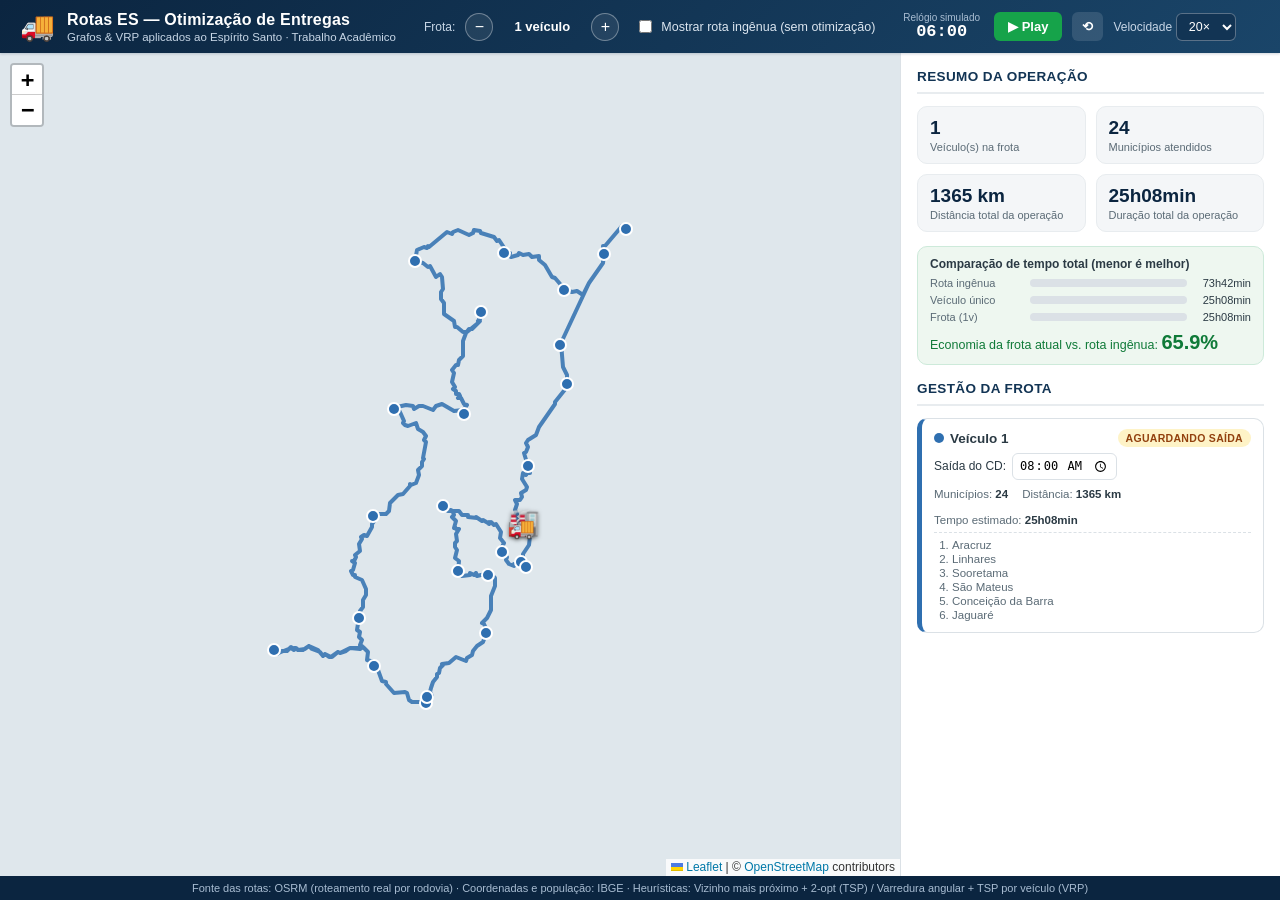
==== frontend/index.html @ cac7edc1 "Adiciona projeto de otimizacao de rotas de entrega no ES (TSP/VRP + app web) Remove os arquivos de t" ====
<!DOCTYPE html>
<html lang="pt-BR">
<head>
<meta charset="UTF-8" />
<meta name="viewport" content="width=device-width, initial-scale=1.0" />
<title>Otimização de Rotas de Entrega — Espírito Santo</title>
<link rel="icon" href="data:image/svg+xml,<svg xmlns=%22http://www.w3.org/2000/svg%22 viewBox=%220 0 100 100%22><text y=%22.9em%22 font-size=%2290%22>🚚</text></svg>" />
<link rel="stylesheet" href="vendor/leaflet/leaflet.css" />
<link rel="stylesheet" href="css/style.css" />
</head>
<body>

<header class="topbar">
  <div class="brand">
    <span class="brand-icon">🚚</span>
    <div class="brand-text">
      <h1>Rotas ES — Otimização de Entregas</h1>
      <p>Grafos &amp; VRP aplicados ao Espírito Santo · Trabalho Acadêmico</p>
    </div>
  </div>

  <div class="scenario-controls">
    <span class="label">Frota:</span>
    <button id="btn-remove-vehicle" class="btn-icon" title="Remover veículo">−</button>
    <span id="fleet-size-display" class="fleet-size">1 veículo</span>
    <button id="btn-add-vehicle" class="btn-icon" title="Adicionar veículo">+</button>

    <label class="naive-toggle">
      <input type="checkbox" id="chk-naive" />
      Mostrar rota ingênua (sem otimização)
    </label>
  </div>

  <div class="clock-controls">
    <div class="sim-clock">
      <span class="clock-label">Relógio simulado</span>
      <span id="sim-clock-display">06:00</span>
    </div>
    <button id="btn-play" class="btn-play">▶ Play</button>
    <button id="btn-reset" class="btn-reset" title="Reiniciar simulação">⟲</button>
    <div class="speed-control">
      <span class="label">Velocidade</span>
      <select id="sel-speed">
        <option value="1">1×</option>
        <option value="5">5×</option>
        <option value="20" selected>20×</option>
        <option value="60">60×</option>
      </select>
    </div>
  </div>
</header>

<main class="layout">
  <section class="map-wrap">
    <div id="map"></div>
    <div id="map-loading" class="map-loading">Carregando dados de rotas…</div>
  </section>

  <aside class="sidebar">
    <div class="panel panel-summary">
      <h2>Resumo da Operação</h2>
      <div id="summary-grid" class="summary-grid"></div>
      <div id="summary-compare" class="summary-compare"></div>
    </div>

    <div class="panel panel-fleet">
      <h2>Gestão da Frota</h2>
      <div id="fleet-list" class="fleet-list"></div>
    </div>
  </aside>
</main>

<footer class="footer">
  Fonte das rotas: OSRM (roteamento real por rodovia) · Coordenadas e população: IBGE ·
  Heurísticas: Vizinho mais próximo + 2-opt (TSP) / Varredura angular + TSP por veículo (VRP)
</footer>

<script src="vendor/leaflet/leaflet.js"></script>
<script src="js/data.js"></script>
<script src="js/map.js"></script>
<script src="js/main.js"></script>
</body>
</html>
---- frontend/vendor/leaflet/leaflet.css ----
/* required styles */

.leaflet-pane,
.leaflet-tile,
.leaflet-marker-icon,
.leaflet-marker-shadow,
.leaflet-tile-container,
.leaflet-pane > svg,
.leaflet-pane > canvas,
.leaflet-zoom-box,
.leaflet-image-layer,
.leaflet-layer {
	position: absolute;
	left: 0;
	top: 0;
	}
.leaflet-container {
	overflow: hidden;
	}
.leaflet-tile,
.leaflet-marker-icon,
.leaflet-marker-shadow {
	-webkit-user-select: none;
	   -moz-user-select: none;
	        user-select: none;
	  -webkit-user-drag: none;
	}
/* Prevents IE11 from highlighting tiles in blue */
.leaflet-tile::selection {
	background: transparent;
}
/* Safari renders non-retina tile on retina better with this, but Chrome is worse */
.leaflet-safari .leaflet-tile {
	image-rendering: -webkit-optimize-contrast;
	}
/* hack that prevents hw layers "stretching" when loading new tiles */
.leaflet-safari .leaflet-tile-container {
	width: 1600px;
	height: 1600px;
	-webkit-transform-origin: 0 0;
	}
.leaflet-marker-icon,
.leaflet-marker-shadow {
	display: block;
	}
/* .leaflet-container svg: reset svg max-width decleration shipped in Joomla! (joomla.org) 3.x */
/* .leaflet-container img: map is broken in FF if you have max-width: 100% on tiles */
.leaflet-container .leaflet-overlay-pane svg {
	max-width: none !important;
	max-height: none !important;
	}
.leaflet-container .leaflet-marker-pane img,
.leaflet-container .leaflet-shadow-pane img,
.leaflet-container .leaflet-tile-pane img,
.leaflet-container img.leaflet-image-layer,
.leaflet-container .leaflet-tile {
	max-width: none !important;
	max-height: none !important;
	width: auto;
	padding: 0;
	}

.leaflet-container img.leaflet-tile {
	/* See: https://bugs.chromium.org/p/chromium/issues/detail?id=600120 */
	mix-blend-mode: plus-lighter;
}

.leaflet-container.leaflet-touch-zoom {
	-ms-touch-action: pan-x pan-y;
	touch-action: pan-x pan-y;
	}
.leaflet-container.leaflet-touch-drag {
	-ms-touch-action: pinch-zoom;
	/* Fallback for FF which doesn't support pinch-zoom */
	touch-action: none;
	touch-action: pinch-zoom;
}
.leaflet-container.leaflet-touch-drag.leaflet-touch-zoom {
	-ms-touch-action: none;
	touch-action: none;
}
.leaflet-container {
	-webkit-tap-highlight-color: transparent;
}
.leaflet-container a {
	-webkit-tap-highlight-color: rgba(51, 181, 229, 0.4);
}
.leaflet-tile {
	filter: inherit;
	visibility: hidden;
	}
.leaflet-tile-loaded {
	visibility: inherit;
	}
.leaflet-zoom-box {
	width: 0;
	height: 0;
	-moz-box-sizing: border-box;
	     box-sizing: border-box;
	z-index: 800;
	}
/* workaround for https://bugzilla.mozilla.org/show_bug.cgi?id=888319 */
.leaflet-overlay-pane svg {
	-moz-user-select: none;
	}

.leaflet-pane         { z-index: 400; }

.leaflet-tile-pane    { z-index: 200; }
.leaflet-overlay-pane { z-index: 400; }
.leaflet-shadow-pane  { z-index: 500; }
.leaflet-marker-pane  { z-index: 600; }
.leaflet-tooltip-pane   { z-index: 650; }
.leaflet-popup-pane   { z-index: 700; }

.leaflet-map-pane canvas { z-index: 100; }
.leaflet-map-pane svg    { z-index: 200; }

.leaflet-vml-shape {
	width: 1px;
	height: 1px;
	}
.lvml {
	behavior: url(#default#VML);
	display: inline-block;
	position: absolute;
	}


/* control positioning */

.leaflet-control {
	position: relative;
	z-index: 800;
	pointer-events: visiblePainted; /* IE 9-10 doesn't have auto */
	pointer-events: auto;
	}
.leaflet-top,
.leaflet-bottom {
	position: absolute;
	z-index: 1000;
	pointer-events: none;
	}
.leaflet-top {
	top: 0;
	}
.leaflet-right {
	right: 0;
	}
.leaflet-bottom {
	bottom: 0;
	}
.leaflet-left {
	left: 0;
	}
.leaflet-control {
	float: left;
	clear: both;
	}
.leaflet-right .leaflet-control {
	float: right;
	}
.leaflet-top .leaflet-control {
	margin-top: 10px;
	}
.leaflet-bottom .leaflet-control {
	margin-bottom: 10px;
	}
.leaflet-left .leaflet-control {
	margin-left: 10px;
	}
.leaflet-right .leaflet-control {
	margin-right: 10px;
	}


/* zoom and fade animations */

.leaflet-fade-anim .leaflet-popup {
	opacity: 0;
	-webkit-transition: opacity 0.2s linear;
	   -moz-transition: opacity 0.2s linear;
	        transition: opacity 0.2s linear;
	}
.leaflet-fade-anim .leaflet-map-pane .leaflet-popup {
	opacity: 1;
	}
.leaflet-zoom-animated {
	-webkit-transform-origin: 0 0;
	    -ms-transform-origin: 0 0;
	        transform-origin: 0 0;
	}
svg.leaflet-zoom-animated {
	will-change: transform;
}

.leaflet-zoom-anim .leaflet-zoom-animated {
	-webkit-transition: -webkit-transform 0.25s cubic-bezier(0,0,0.25,1);
	   -moz-transition:    -moz-transform 0.25s cubic-bezier(0,0,0.25,1);
	        transition:         transform 0.25s cubic-bezier(0,0,0.25,1);
	}
.leaflet-zoom-anim .leaflet-tile,
.leaflet-pan-anim .leaflet-tile {
	-webkit-transition: none;
	   -moz-transition: none;
	        transition: none;
	}

.leaflet-zoom-anim .leaflet-zoom-hide {
	visibility: hidden;
	}


/* cursors */

.leaflet-interactive {
	cursor: pointer;
	}
.leaflet-grab {
	cursor: -webkit-grab;
	cursor:    -moz-grab;
	cursor:         grab;
	}
.leaflet-crosshair,
.leaflet-crosshair .leaflet-interactive {
	cursor: crosshair;
	}
.leaflet-popup-pane,
.leaflet-control {
	cursor: auto;
	}
.leaflet-dragging .leaflet-grab,
.leaflet-dragging .leaflet-grab .leaflet-interactive,
.leaflet-dragging .leaflet-marker-draggable {
	cursor: move;
	cursor: -webkit-grabbing;
	cursor:    -moz-grabbing;
	cursor:         grabbing;
	}

/* marker & overlays interactivity */
.leaflet-marker-icon,
.leaflet-marker-shadow,
.leaflet-image-layer,
.leaflet-pane > svg path,
.leaflet-tile-container {
	pointer-events: none;
	}

.leaflet-marker-icon.leaflet-interactive,
.leaflet-image-layer.leaflet-interactive,
.leaflet-pane > svg path.leaflet-interactive,
svg.leaflet-image-layer.leaflet-interactive path {
	pointer-events: visiblePainted; /* IE 9-10 doesn't have auto */
	pointer-events: auto;
	}

/* visual tweaks */

.leaflet-container {
	background: #ddd;
	outline-offset: 1px;
	}
.leaflet-container a {
	color: #0078A8;
	}
.leaflet-zoom-box {
	border: 2px dotted #38f;
	background: rgba(255,255,255,0.5);
	}


/* general typography */
.leaflet-container {
	font-family: "Helvetica Neue", Arial, Helvetica, sans-serif;
	font-size: 12px;
	font-size: 0.75rem;
	line-height: 1.5;
	}


/* general toolbar styles */

.leaflet-bar {
	box-shadow: 0 1px 5px rgba(0,0,0,0.65);
	border-radius: 4px;
	}
.leaflet-bar a {
	background-color: #fff;
	border-bottom: 1px solid #ccc;
	width: 26px;
	height: 26px;
	line-height: 26px;
	display: block;
	text-align: center;
	text-decoration: none;
	color: black;
	}
.leaflet-bar a,
.leaflet-control-layers-toggle {
	background-position: 50% 50%;
	background-repeat: no-repeat;
	display: block;
	}
.leaflet-bar a:hover,
.leaflet-bar a:focus {
	background-color: #f4f4f4;
	}
.leaflet-bar a:first-child {
	border-top-left-radius: 4px;
	border-top-right-radius: 4px;
	}
.leaflet-bar a:last-child {
	border-bottom-left-radius: 4px;
	border-bottom-right-radius: 4px;
	border-bottom: none;
	}
.leaflet-bar a.leaflet-disabled {
	cursor: default;
	background-color: #f4f4f4;
	color: #bbb;
	}

.leaflet-touch .leaflet-bar a {
	width: 30px;
	height: 30px;
	line-height: 30px;
	}
.leaflet-touch .leaflet-bar a:first-child {
	border-top-left-radius: 2px;
	border-top-right-radius: 2px;
	}
.leaflet-touch .leaflet-bar a:last-child {
	border-bottom-left-radius: 2px;
	border-bottom-right-radius: 2px;
	}

/* zoom control */

.leaflet-control-zoom-in,
.leaflet-control-zoom-out {
	font: bold 18px 'Lucida Console', Monaco, monospace;
	text-indent: 1px;
	}

.leaflet-touch .leaflet-control-zoom-in, .leaflet-touch .leaflet-control-zoom-out  {
	font-size: 22px;
	}


/* layers control */

.leaflet-control-layers {
	box-shadow: 0 1px 5px rgba(0,0,0,0.4);
	background: #fff;
	border-radius: 5px;
	}
.leaflet-control-layers-toggle {
	background-image: url(images/layers.png);
	width: 36px;
	height: 36px;
	}
.leaflet-retina .leaflet-control-layers-toggle {
	background-image: url(images/layers-2x.png);
	background-size: 26px 26px;
	}
.leaflet-touch .leaflet-control-layers-toggle {
	width: 44px;
	height: 44px;
	}
.leaflet-control-layers .leaflet-control-layers-list,
.leaflet-control-layers-expanded .leaflet-control-layers-toggle {
	display: none;
	}
.leaflet-control-layers-expanded .leaflet-control-layers-list {
	display: block;
	position: relative;
	}
.leaflet-control-layers-expanded {
	padding: 6px 10px 6px 6px;
	color: #333;
	background: #fff;
	}
.leaflet-control-layers-scrollbar {
	overflow-y: scroll;
	overflow-x: hidden;
	padding-right: 5px;
	}
.leaflet-control-layers-selector {
	margin-top: 2px;
	position: relative;
	top: 1px;
	}
.leaflet-control-layers label {
	display: block;
	font-size: 13px;
	font-size: 1.08333em;
	}
.leaflet-control-layers-separator {
	height: 0;
	border-top: 1px solid #ddd;
	margin: 5px -10px 5px -6px;
	}

/* Default icon URLs */
.leaflet-default-icon-path { /* used only in path-guessing heuristic, see L.Icon.Default */
	background-image: url(images/marker-icon.png);
	}


/* attribution and scale controls */

.leaflet-container .leaflet-control-attribution {
	background: #fff;
	background: rgba(255, 255, 255, 0.8);
	margin: 0;
	}
.leaflet-control-attribution,
.leaflet-control-scale-line {
	padding: 0 5px;
	color: #333;
	line-height: 1.4;
	}
.leaflet-control-attribution a {
	text-decoration: none;
	}
.leaflet-control-attribution a:hover,
.leaflet-control-attribution a:focus {
	text-decoration: underline;
	}
.leaflet-attribution-flag {
	display: inline !important;
	vertical-align: baseline !important;
	width: 1em;
	height: 0.6669em;
	}
.leaflet-left .leaflet-control-scale {
	margin-left: 5px;
	}
.leaflet-bottom .leaflet-control-scale {
	margin-bottom: 5px;
	}
.leaflet-control-scale-line {
	border: 2px solid #777;
	border-top: none;
	line-height: 1.1;
	padding: 2px 5px 1px;
	white-space: nowrap;
	-moz-box-sizing: border-box;
	     box-sizing: border-box;
	background: rgba(255, 255, 255, 0.8);
	text-shadow: 1px 1px #fff;
	}
.leaflet-control-scale-line:not(:first-child) {
	border-top: 2px solid #777;
	border-bottom: none;
	margin-top: -2px;
	}
.leaflet-control-scale-line:not(:first-child):not(:last-child) {
	border-bottom: 2px solid #777;
	}

.leaflet-touch .leaflet-control-attribution,
.leaflet-touch .leaflet-control-layers,
.leaflet-touch .leaflet-bar {
	box-shadow: none;
	}
.leaflet-touch .leaflet-control-layers,
.leaflet-touch .leaflet-bar {
	border: 2px solid rgba(0,0,0,0.2);
	background-clip: padding-box;
	}


/* popup */

.leaflet-popup {
	position: absolute;
	text-align: center;
	margin-bottom: 20px;
	}
.leaflet-popup-content-wrapper {
	padding: 1px;
	text-align: left;
	border-radius: 12px;
	}
.leaflet-popup-content {
	margin: 13px 24px 13px 20px;
	line-height: 1.3;
	font-size: 13px;
	font-size: 1.08333em;
	min-height: 1px;
	}
.leaflet-popup-content p {
	margin: 17px 0;
	margin: 1.3em 0;
	}
.leaflet-popup-tip-container {
	width: 40px;
	height: 20px;
	position: absolute;
	left: 50%;
	margin-top: -1px;
	margin-left: -20px;
	overflow: hidden;
	pointer-events: none;
	}
.leaflet-popup-tip {
	width: 17px;
	height: 17px;
	padding: 1px;

	margin: -10px auto 0;
	pointer-events: auto;

	-webkit-transform: rotate(45deg);
	   -moz-transform: rotate(45deg);
	    -ms-transform: rotate(45deg);
	        transform: rotate(45deg);
	}
.leaflet-popup-content-wrapper,
.leaflet-popup-tip {
	background: white;
	color: #333;
	box-shadow: 0 3px 14px rgba(0,0,0,0.4);
	}
.leaflet-container a.leaflet-popup-close-button {
	position: absolute;
	top: 0;
	right: 0;
	border: none;
	text-align: center;
	width: 24px;
	height: 24px;
	font: 16px/24px Tahoma, Verdana, sans-serif;
	color: #757575;
	text-decoration: none;
	background: transparent;
	}
.leaflet-container a.leaflet-popup-close-button:hover,
.leaflet-container a.leaflet-popup-close-button:focus {
	color: #585858;
	}
.leaflet-popup-scrolled {
	overflow: auto;
	}

.leaflet-oldie .leaflet-popup-content-wrapper {
	-ms-zoom: 1;
	}
.leaflet-oldie .leaflet-popup-tip {
	width: 24px;
	margin: 0 auto;

	-ms-filter: "progid:DXImageTransform.Microsoft.Matrix(M11=0.70710678, M12=0.70710678, M21=-0.70710678, M22=0.70710678)";
	filter: progid:DXImageTransform.Microsoft.Matrix(M11=0.70710678, M12=0.70710678, M21=-0.70710678, M22=0.70710678);
	}

.leaflet-oldie .leaflet-control-zoom,
.leaflet-oldie .leaflet-control-layers,
.leaflet-oldie .leaflet-popup-content-wrapper,
.leaflet-oldie .leaflet-popup-tip {
	border: 1px solid #999;
	}


/* div icon */

.leaflet-div-icon {
	background: #fff;
	border: 1px solid #666;
	}


/* Tooltip */
/* Base styles for the element that has a tooltip */
.leaflet-tooltip {
	position: absolute;
	padding: 6px;
	background-color: #fff;
	border: 1px solid #fff;
	border-radius: 3px;
	color: #222;
	white-space: nowrap;
	-webkit-user-select: none;
	-moz-user-select: none;
	-ms-user-select: none;
	user-select: none;
	pointer-events: none;
	box-shadow: 0 1px 3px rgba(0,0,0,0.4);
	}
.leaflet-tooltip.leaflet-interactive {
	cursor: pointer;
	pointer-events: auto;
	}
.leaflet-tooltip-top:before,
.leaflet-tooltip-bottom:before,
.leaflet-tooltip-left:before,
.leaflet-tooltip-right:before {
	position: absolute;
	pointer-events: none;
	border: 6px solid transparent;
	background: transparent;
	content: "";
	}

/* Directions */

.leaflet-tooltip-bottom {
	margin-top: 6px;
}
.leaflet-tooltip-top {
	margin-top: -6px;
}
.leaflet-tooltip-bottom:before,
.leaflet-tooltip-top:before {
	left: 50%;
	margin-left: -6px;
	}
.leaflet-tooltip-top:before {
	bottom: 0;
	margin-bottom: -12px;
	border-top-color: #fff;
	}
.leaflet-tooltip-bottom:before {
	top: 0;
	margin-top: -12px;
	margin-left: -6px;
	border-bottom-color: #fff;
	}
.leaflet-tooltip-left {
	margin-left: -6px;
}
.leaflet-tooltip-right {
	margin-left: 6px;
}
.leaflet-tooltip-left:before,
.leaflet-tooltip-right:before {
	top: 50%;
	margin-top: -6px;
	}
.leaflet-tooltip-left:before {
	right: 0;
	margin-right: -12px;
	border-left-color: #fff;
	}
.leaflet-tooltip-right:before {
	left: 0;
	margin-left: -12px;
	border-right-color: #fff;
	}

/* Printing */

@media print {
	/* Prevent printers from removing background-images of controls. */
	.leaflet-control {
		-webkit-print-color-adjust: exact;
		print-color-adjust: exact;
		}
	}
---- frontend/css/style.css ----
:root {
  --navy-900: #0b2540;
  --navy-800: #123454;
  --navy-700: #1a4569;
  --blue-500: #2f6fb0;
  --green-500: #16a34a;
  --green-600: #0f7a38;
  --gray-50: #f4f6f8;
  --gray-100: #e8ecef;
  --gray-200: #dbe1e6;
  --gray-400: #9aa7b1;
  --gray-600: #5b6b76;
  --gray-800: #2b3a44;
  --white: #ffffff;
  --danger: #d64545;
  --warn: #d69e2e;

  --veh-1: #2f6fb0;
  --veh-2: #16a34a;
  --veh-3: #d97706;
  --veh-4: #7c3aed;
  --veh-5: #0891b2;

  --radius: 10px;
  --shadow: 0 1px 3px rgba(11, 37, 64, 0.12), 0 1px 2px rgba(11, 37, 64, 0.08);
}

* { box-sizing: border-box; }

html, body {
  margin: 0;
  height: 100%;
  font-family: "Segoe UI", Roboto, -apple-system, BlinkMacSystemFont, sans-serif;
  color: var(--gray-800);
  background: var(--gray-50);
}

body {
  display: flex;
  flex-direction: column;
}

/* ---------- Topbar ---------- */
.topbar {
  background: linear-gradient(135deg, var(--navy-900), var(--navy-700));
  color: var(--white);
  display: flex;
  align-items: center;
  gap: 28px;
  padding: 10px 20px;
  flex-wrap: wrap;
  box-shadow: var(--shadow);
  z-index: 20;
}

.brand { display: flex; align-items: center; gap: 12px; }
.brand-icon { font-size: 28px; }
.brand-text h1 { font-size: 16px; margin: 0; font-weight: 600; letter-spacing: 0.2px; }
.brand-text p { font-size: 11.5px; margin: 2px 0 0; color: #c7d6e6; }

.scenario-controls, .clock-controls {
  display: flex;
  align-items: center;
  gap: 10px;
  font-size: 13px;
  flex-wrap: wrap;
}

.scenario-controls .label, .speed-control .label { color: #c7d6e6; font-size: 12px; }

.btn-icon {
  width: 28px; height: 28px;
  border-radius: 50%;
  border: 1px solid rgba(255,255,255,0.35);
  background: rgba(255,255,255,0.08);
  color: var(--white);
  font-size: 16px;
  cursor: pointer;
  line-height: 1;
  transition: background .15s;
}
.btn-icon:hover { background: rgba(255,255,255,0.2); }

.fleet-size { font-weight: 600; min-width: 78px; text-align: center; }

.naive-toggle {
  display: flex; align-items: center; gap: 6px;
  color: #dce6f0; font-size: 12.5px;
  margin-left: 6px;
  cursor: pointer;
}

.sim-clock { display: flex; flex-direction: column; align-items: center; line-height: 1.1; margin-right: 4px; }
.clock-label { font-size: 10px; color: #a9bdd2; }
#sim-clock-display { font-family: "Courier New", monospace; font-size: 17px; font-weight: 700; }

.btn-play, .btn-reset {
  border: none;
  border-radius: 6px;
  padding: 7px 14px;
  font-size: 13px;
  cursor: pointer;
  font-weight: 600;
}
.btn-play { background: var(--green-500); color: white; }
.btn-play.playing { background: var(--warn); }
.btn-reset { background: rgba(255,255,255,0.12); color: white; padding: 7px 10px; }

.speed-control select {
  border-radius: 6px;
  border: 1px solid rgba(255,255,255,0.3);
  background: var(--navy-800);
  color: white;
  padding: 5px 8px;
  font-size: 12.5px;
}

/* ---------- Layout ---------- */
.layout {
  flex: 1;
  display: flex;
  min-height: 0;
}

.map-wrap { flex: 1; position: relative; }
#map { width: 100%; height: 100%; background: #dfe7ec; }

.map-loading {
  position: absolute; inset: 0;
  display: flex; align-items: center; justify-content: center;
  background: rgba(244,246,248,0.85);
  font-size: 14px; color: var(--gray-600);
  z-index: 999;
}

.sidebar {
  width: 380px;
  flex-shrink: 0;
  background: var(--white);
  border-left: 1px solid var(--gray-200);
  overflow-y: auto;
  padding: 16px;
  display: flex;
  flex-direction: column;
  gap: 16px;
}

.panel h2 {
  font-size: 13.5px;
  text-transform: uppercase;
  letter-spacing: 0.4px;
  color: var(--navy-800);
  margin: 0 0 12px;
  padding-bottom: 8px;
  border-bottom: 2px solid var(--gray-100);
}

/* ---------- Summary ---------- */
.summary-grid {
  display: grid;
  grid-template-columns: 1fr 1fr;
  gap: 10px;
  margin-bottom: 14px;
}

.stat-card {
  background: var(--gray-50);
  border: 1px solid var(--gray-100);
  border-radius: var(--radius);
  padding: 10px 12px;
}
.stat-card .stat-value { font-size: 19px; font-weight: 700; color: var(--navy-900); }
.stat-card .stat-label { font-size: 11px; color: var(--gray-600); margin-top: 2px; }

.summary-compare {
  background: #eef7f0;
  border: 1px solid #cdeada;
  border-radius: var(--radius);
  padding: 10px 12px;
  font-size: 12.5px;
  color: var(--green-600);
}
.summary-compare .compare-title { font-weight: 700; margin-bottom: 6px; color: var(--gray-800); font-size: 12px; }
.summary-compare .compare-bar-row { display: flex; align-items: center; gap: 8px; margin: 5px 0; }
.summary-compare .compare-bar-label { width: 92px; font-size: 11px; color: var(--gray-600); flex-shrink: 0; }
.summary-compare .compare-bar-track { flex: 1; height: 8px; background: var(--gray-200); border-radius: 4px; overflow: hidden; }
.summary-compare .compare-bar-fill { height: 100%; border-radius: 4px; }
.summary-compare .compare-bar-fill.naive { background: var(--gray-400); }
.summary-compare .compare-bar-fill.single { background: var(--blue-500); }
.summary-compare .compare-bar-fill.frota { background: var(--green-500); }
.summary-compare .compare-value { width: 56px; text-align: right; font-size: 11px; color: var(--gray-800); flex-shrink: 0; }
.summary-compare .economia-pct { font-size: 20px; font-weight: 800; color: var(--green-600); }

/* ---------- Fleet ---------- */
.fleet-list { display: flex; flex-direction: column; gap: 10px; }

.vehicle-card {
  border: 1px solid var(--gray-200);
  border-left: 5px solid var(--blue-500);
  border-radius: var(--radius);
  padding: 10px 12px;
  background: var(--white);
}

.vehicle-card-header {
  display: flex;
  align-items: center;
  justify-content: space-between;
  margin-bottom: 6px;
}

.vehicle-name { font-weight: 700; font-size: 13.5px; display: flex; align-items: center; gap: 6px; }
.vehicle-dot { width: 10px; height: 10px; border-radius: 50%; display: inline-block; }

.vehicle-status {
  font-size: 10.5px;
  font-weight: 700;
  padding: 3px 8px;
  border-radius: 20px;
  text-transform: uppercase;
  letter-spacing: 0.3px;
}
.status-aguardando { background: #fef3c7; color: #92400e; }
.status-em-rota { background: #dbeafe; color: #1e40af; }
.status-concluida { background: #dcfce7; color: #166534; }

.vehicle-meta { font-size: 11.5px; color: var(--gray-600); display: flex; gap: 14px; margin-bottom: 6px; flex-wrap: wrap; }
.vehicle-meta b { color: var(--gray-800); }

.vehicle-departure {
  display: flex; align-items: center; gap: 6px;
  font-size: 12px; margin-bottom: 8px;
}
.vehicle-departure input[type=time] {
  border: 1px solid var(--gray-200);
  border-radius: 6px;
  padding: 3px 6px;
  font-size: 12px;
}

.vehicle-stops {
  font-size: 11.5px;
  color: var(--gray-600);
  max-height: 90px;
  overflow-y: auto;
  border-top: 1px dashed var(--gray-200);
  padding-top: 6px;
}
.vehicle-stops ol { margin: 0; padding-left: 18px; }
.vehicle-stops li { margin-bottom: 2px; }
.vehicle-stops li.visited { color: var(--green-600); text-decoration: line-through; }

.footer {
  background: var(--navy-900);
  color: #a9bdd2;
  font-size: 11px;
  text-align: center;
  padding: 6px;
}

/* Leaflet custom icons */
.car-icon {
  font-size: 20px;
  filter: drop-shadow(0 1px 2px rgba(0,0,0,0.5));
  transform-origin: center;
}
.cd-icon {
  font-size: 26px;
  filter: drop-shadow(0 1px 2px rgba(0,0,0,0.5));
}
.stop-marker {
  width: 12px; height: 12px;
  border-radius: 50%;
  border: 2px solid white;
  box-shadow: 0 0 2px rgba(0,0,0,0.6);
}

.leaflet-popup-content { font-size: 12.5px; }

@media (max-width: 900px) {
  .layout { flex-direction: column; }
  .sidebar { width: 100%; border-left: none; border-top: 1px solid var(--gray-200); }
  #map { min-height: 340px; }
}
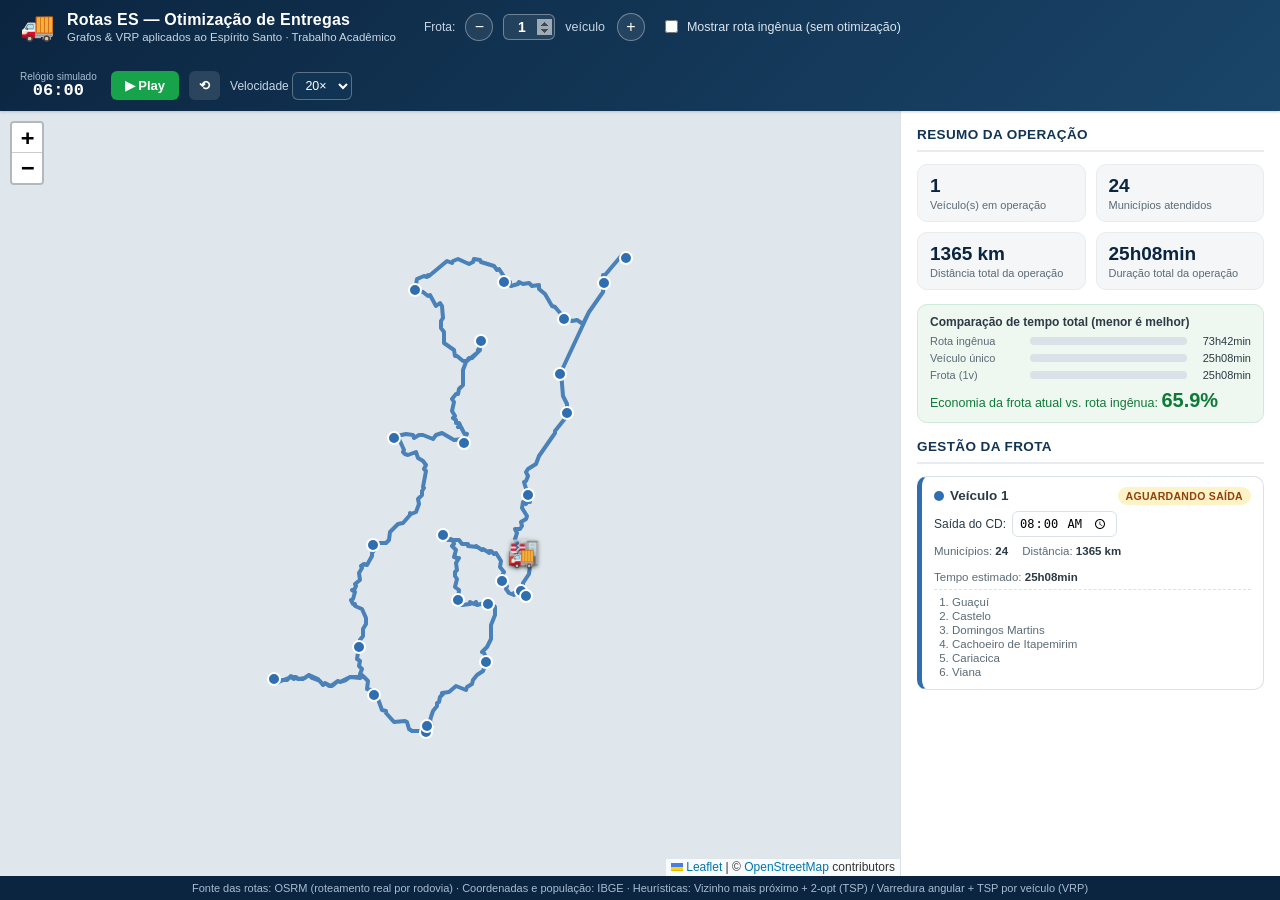
==== commit a62deec2: "Torna o numero de veiculos da frota livremente customizavel Move a resolucao do VRP para o navegador" ====
--- a/frontend/index.html
+++ b/frontend/index.html
@@ -22,7 +22,8 @@
   <div class="scenario-controls">
     <span class="label">Frota:</span>
     <button id="btn-remove-vehicle" class="btn-icon" title="Remover veículo">−</button>
-    <span id="fleet-size-display" class="fleet-size">1 veículo</span>
+    <input type="number" id="input-fleet-size" class="fleet-size-input" min="1" value="1" title="Número de veículos (qualquer quantidade)" />
+    <span id="fleet-size-suffix" class="fleet-size-suffix">veículo</span>
     <button id="btn-add-vehicle" class="btn-icon" title="Adicionar veículo">+</button>
 
     <label class="naive-toggle">
@@ -50,6 +51,8 @@
   </div>
 </header>
 
+<div id="fleet-banner" class="fleet-banner" hidden></div>
+
 <main class="layout">
   <section class="map-wrap">
     <div id="map"></div>
@@ -76,6 +79,7 @@
 </footer>
 
 <script src="vendor/leaflet/leaflet.js"></script>
+<script src="js/otimizacao.js"></script>
 <script src="js/data.js"></script>
 <script src="js/map.js"></script>
 <script src="js/main.js"></script>
--- a/frontend/css/style.css
+++ b/frontend/css/style.css
@@ -83,6 +83,29 @@
 
 .fleet-size { font-weight: 600; min-width: 78px; text-align: center; }
 
+.fleet-size-input {
+  width: 52px;
+  text-align: center;
+  font-weight: 700;
+  font-size: 14px;
+  border-radius: 6px;
+  border: 1px solid rgba(255,255,255,0.35);
+  background: rgba(255,255,255,0.08);
+  color: var(--white);
+  padding: 4px 2px;
+}
+.fleet-size-input::-webkit-inner-spin-button { opacity: 0.6; }
+.fleet-size-suffix { color: #c7d6e6; font-size: 12.5px; margin-right: 2px; }
+
+.fleet-banner {
+  padding: 9px 20px;
+  font-size: 13px;
+  font-weight: 600;
+  text-align: center;
+}
+.fleet-banner.banner-idle { background: #fef3c7; color: #92400e; border-bottom: 1px solid #fcd34d; }
+.fleet-banner.banner-no-gain { background: #e0edff; color: #1e3a5f; border-bottom: 1px solid #bcd6f7; }
+
 .naive-toggle {
   display: flex; align-items: center; gap: 6px;
   color: #dce6f0; font-size: 12.5px;
@@ -223,6 +246,12 @@
 .status-aguardando { background: #fef3c7; color: #92400e; }
 .status-em-rota { background: #dbeafe; color: #1e40af; }
 .status-concluida { background: #dcfce7; color: #166534; }
+.status-ocioso { background: var(--gray-100); color: var(--gray-600); }
+
+.vehicle-card.idle {
+  border-left-style: dashed;
+  opacity: 0.7;
+}
 
 .vehicle-meta { font-size: 11.5px; color: var(--gray-600); display: flex; gap: 14px; margin-bottom: 6px; flex-wrap: wrap; }
 .vehicle-meta b { color: var(--gray-800); }
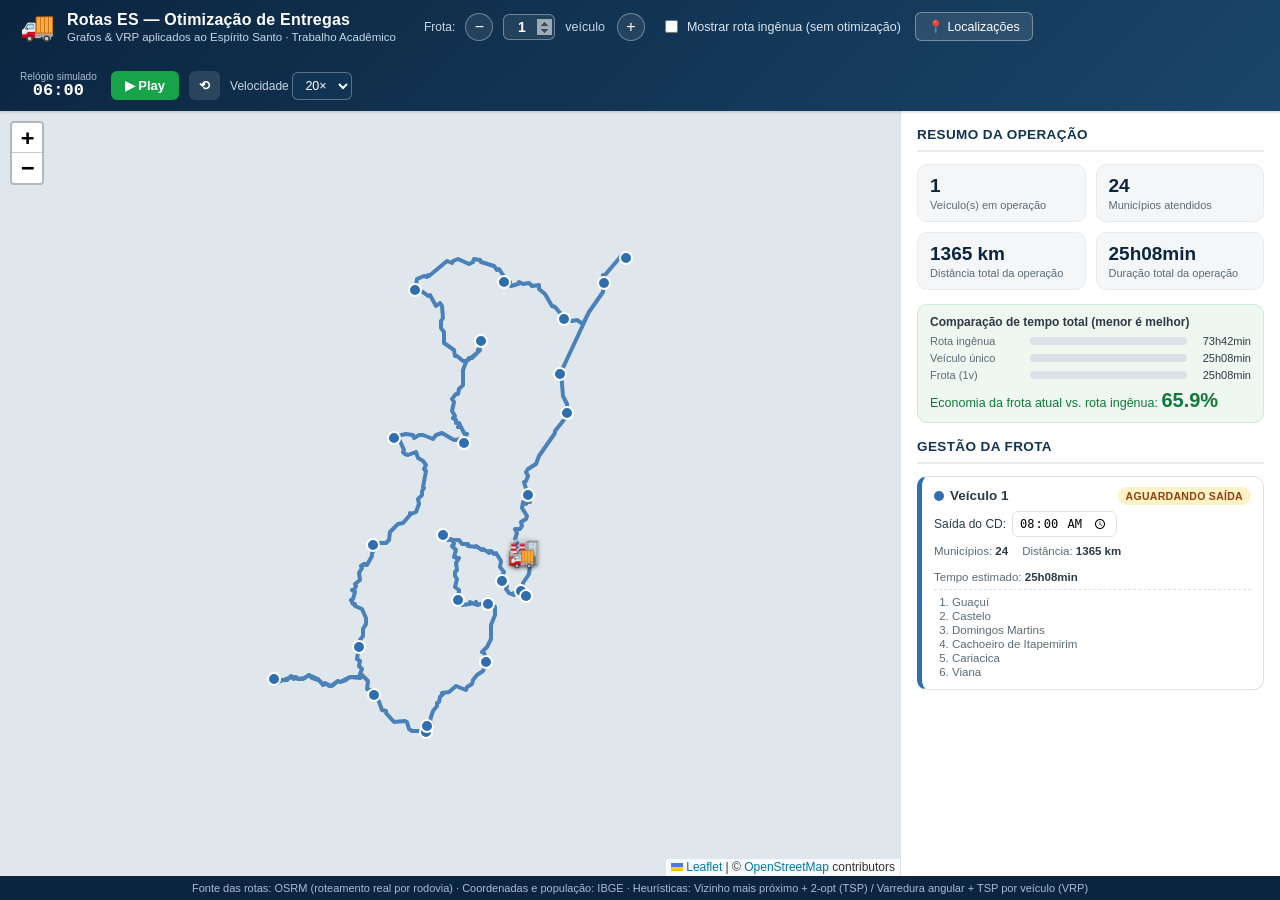
==== commit 19b4de2e: "Permite escolher livremente o CD e os municipios de entrega (78 no total) Expande o backend para tra" ====
--- a/frontend/index.html
+++ b/frontend/index.html
@@ -30,6 +30,8 @@
       <input type="checkbox" id="chk-naive" />
       Mostrar rota ingênua (sem otimização)
     </label>
+
+    <button id="btn-locations" class="btn-locations" title="Escolher o CD e os municípios de entrega">📍 Localizações</button>
   </div>
 
   <div class="clock-controls">
@@ -73,6 +75,29 @@
   </aside>
 </main>
 
+<div id="loc-modal-backdrop" class="loc-modal-backdrop" hidden>
+  <div class="loc-modal">
+    <div class="loc-modal-header">
+      <h2>Escolher localizações</h2>
+      <button id="btn-loc-close" class="btn-icon" title="Fechar">×</button>
+    </div>
+    <p class="loc-modal-hint">
+      Escolha o Centro de Distribuição (coluna "CD") e marque quais dos 78 municípios do
+      Espírito Santo entram como destinos de entrega. Não há limite fixo de destinos.
+    </p>
+    <input type="text" id="input-loc-search" class="loc-search" placeholder="Buscar município…" />
+    <div id="loc-list" class="loc-list"></div>
+    <div class="loc-modal-footer">
+      <span id="loc-count" class="loc-count"></span>
+      <div class="loc-modal-actions">
+        <button id="btn-loc-restore" class="btn-secondary">Restaurar padrão</button>
+        <button id="btn-loc-cancel" class="btn-secondary">Cancelar</button>
+        <button id="btn-loc-apply" class="btn-primary">Aplicar seleção</button>
+      </div>
+    </div>
+  </div>
+</div>
+
 <footer class="footer">
   Fonte das rotas: OSRM (roteamento real por rodovia) · Coordenadas e população: IBGE ·
   Heurísticas: Vizinho mais próximo + 2-opt (TSP) / Varredura angular + TSP por veículo (VRP)
--- a/frontend/css/style.css
+++ b/frontend/css/style.css
@@ -106,6 +106,114 @@
 .fleet-banner.banner-idle { background: #fef3c7; color: #92400e; border-bottom: 1px solid #fcd34d; }
 .fleet-banner.banner-no-gain { background: #e0edff; color: #1e3a5f; border-bottom: 1px solid #bcd6f7; }
 
+.btn-locations {
+  border: 1px solid rgba(255,255,255,0.35);
+  background: rgba(255,255,255,0.1);
+  color: var(--white);
+  border-radius: 6px;
+  padding: 6px 12px;
+  font-size: 12.5px;
+  cursor: pointer;
+  margin-left: 4px;
+}
+.btn-locations:hover { background: rgba(255,255,255,0.2); }
+
+/* ---------- Modal de localizacoes ---------- */
+.loc-modal-backdrop {
+  position: fixed;
+  inset: 0;
+  background: rgba(11, 37, 64, 0.55);
+  display: flex;
+  align-items: center;
+  justify-content: center;
+  z-index: 2000;
+  padding: 24px;
+}
+.loc-modal-backdrop[hidden] { display: none; }
+
+.loc-modal {
+  background: var(--white);
+  border-radius: var(--radius);
+  width: min(560px, 100%);
+  max-height: min(680px, 90vh);
+  display: flex;
+  flex-direction: column;
+  box-shadow: 0 12px 40px rgba(11, 37, 64, 0.35);
+}
+
+.loc-modal-header {
+  display: flex;
+  align-items: center;
+  justify-content: space-between;
+  padding: 16px 20px 8px;
+}
+.loc-modal-header h2 { margin: 0; font-size: 16px; color: var(--navy-900); }
+.loc-modal-header .btn-icon { background: var(--gray-100); color: var(--gray-800); border-color: var(--gray-200); }
+
+.loc-modal-hint { margin: 0 20px 10px; font-size: 12px; color: var(--gray-600); }
+
+.loc-search {
+  margin: 0 20px 10px;
+  padding: 8px 10px;
+  border: 1px solid var(--gray-200);
+  border-radius: 8px;
+  font-size: 13px;
+}
+
+.loc-list {
+  flex: 1;
+  overflow-y: auto;
+  margin: 0 20px;
+  border-top: 1px solid var(--gray-100);
+}
+
+.loc-row {
+  display: flex;
+  align-items: center;
+  gap: 10px;
+  padding: 7px 4px;
+  border-bottom: 1px solid var(--gray-100);
+  font-size: 13px;
+}
+.loc-row-cd { background: #eef4fb; }
+
+.loc-radio, .loc-checkbox {
+  display: flex;
+  align-items: center;
+  gap: 4px;
+  font-size: 10.5px;
+  color: var(--gray-600);
+  text-transform: uppercase;
+  letter-spacing: 0.3px;
+  flex-shrink: 0;
+  cursor: pointer;
+}
+
+.loc-name { flex: 1; }
+.loc-pop { font-size: 11.5px; color: var(--gray-600); flex-shrink: 0; }
+
+.loc-modal-footer {
+  display: flex;
+  align-items: center;
+  justify-content: space-between;
+  padding: 12px 20px 18px;
+  gap: 12px;
+  flex-wrap: wrap;
+}
+.loc-count { font-size: 12px; color: var(--gray-600); }
+.loc-modal-actions { display: flex; gap: 8px; }
+
+.btn-primary, .btn-secondary {
+  border: none;
+  border-radius: 6px;
+  padding: 8px 14px;
+  font-size: 12.5px;
+  font-weight: 600;
+  cursor: pointer;
+}
+.btn-primary { background: var(--green-500); color: white; }
+.btn-secondary { background: var(--gray-100); color: var(--gray-800); }
+
 .naive-toggle {
   display: flex; align-items: center; gap: 6px;
   color: #dce6f0; font-size: 12.5px;
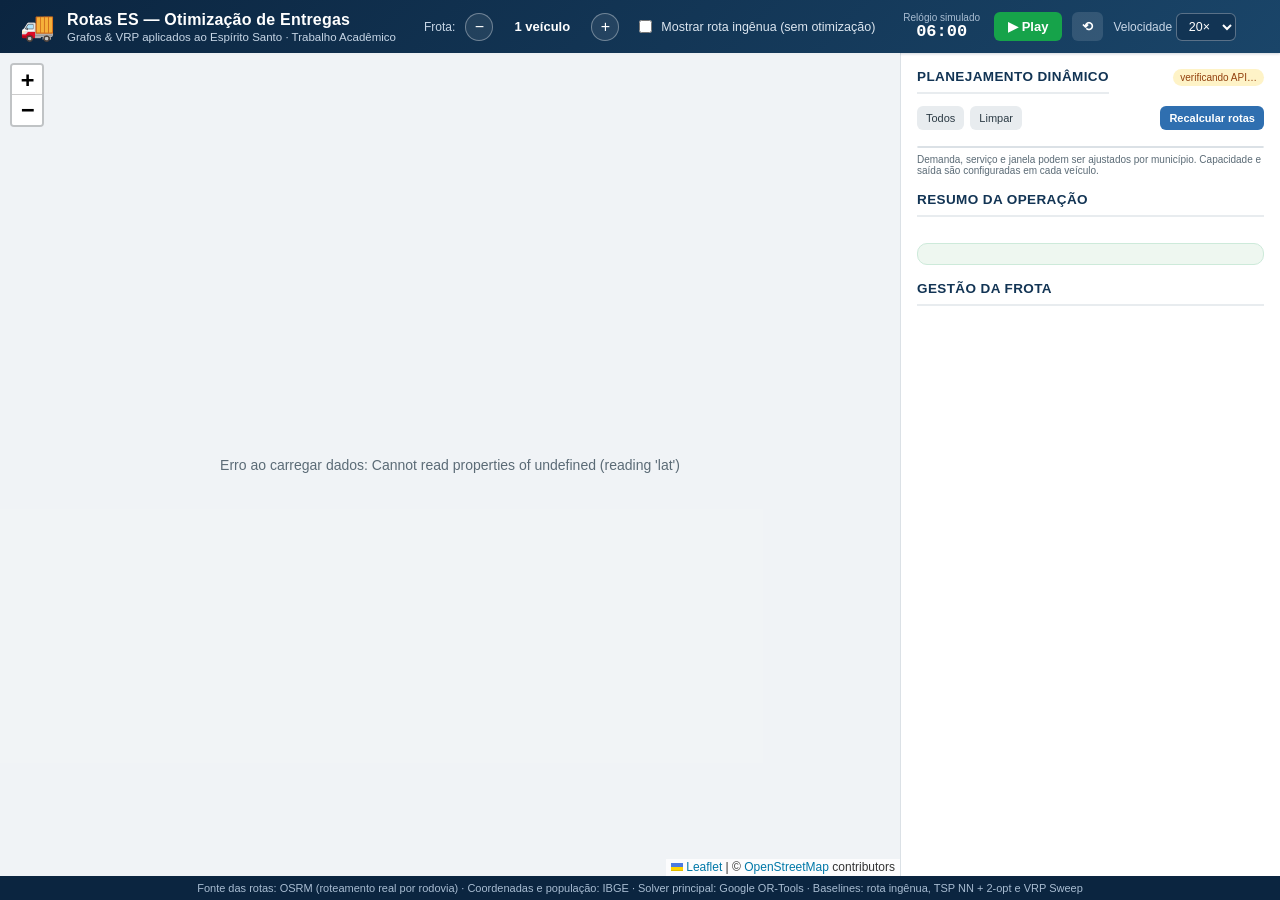
==== commit 3f3ac49a: "feat: add dynamic CVRPTW route optimization" ====
--- a/frontend/index.html
+++ b/frontend/index.html
@@ -22,16 +22,13 @@
   <div class="scenario-controls">
     <span class="label">Frota:</span>
     <button id="btn-remove-vehicle" class="btn-icon" title="Remover veículo">−</button>
-    <input type="number" id="input-fleet-size" class="fleet-size-input" min="1" value="1" title="Número de veículos (qualquer quantidade)" />
-    <span id="fleet-size-suffix" class="fleet-size-suffix">veículo</span>
+    <span id="fleet-size-display" class="fleet-size">1 veículo</span>
     <button id="btn-add-vehicle" class="btn-icon" title="Adicionar veículo">+</button>
 
     <label class="naive-toggle">
       <input type="checkbox" id="chk-naive" />
       Mostrar rota ingênua (sem otimização)
     </label>
-
-    <button id="btn-locations" class="btn-locations" title="Escolher o CD e os municípios de entrega">📍 Localizações</button>
   </div>
 
   <div class="clock-controls">
@@ -53,8 +50,6 @@
   </div>
 </header>
 
-<div id="fleet-banner" class="fleet-banner" hidden></div>
-
 <main class="layout">
   <section class="map-wrap">
     <div id="map"></div>
@@ -62,6 +57,21 @@
   </section>
 
   <aside class="sidebar">
+    <div class="panel panel-config">
+      <div class="panel-title-row">
+        <h2>Planejamento dinâmico</h2>
+        <span id="api-status" class="api-status">verificando API…</span>
+      </div>
+      <div class="config-actions">
+        <button id="btn-select-all" class="btn-secondary">Todos</button>
+        <button id="btn-clear-cities" class="btn-secondary">Limpar</button>
+        <button id="btn-optimize" class="btn-primary">Recalcular rotas</button>
+      </div>
+      <div id="vehicle-config-list" class="vehicle-config-list"></div>
+      <div id="municipality-list" class="municipality-list"></div>
+      <p class="config-hint">Demanda, serviço e janela podem ser ajustados por município. Capacidade e saída são configuradas em cada veículo.</p>
+    </div>
+
     <div class="panel panel-summary">
       <h2>Resumo da Operação</h2>
       <div id="summary-grid" class="summary-grid"></div>
@@ -75,36 +85,12 @@
   </aside>
 </main>
 
-<div id="loc-modal-backdrop" class="loc-modal-backdrop" hidden>
-  <div class="loc-modal">
-    <div class="loc-modal-header">
-      <h2>Escolher localizações</h2>
-      <button id="btn-loc-close" class="btn-icon" title="Fechar">×</button>
-    </div>
-    <p class="loc-modal-hint">
-      Escolha o Centro de Distribuição (coluna "CD") e marque quais dos 78 municípios do
-      Espírito Santo entram como destinos de entrega. Não há limite fixo de destinos.
-    </p>
-    <input type="text" id="input-loc-search" class="loc-search" placeholder="Buscar município…" />
-    <div id="loc-list" class="loc-list"></div>
-    <div class="loc-modal-footer">
-      <span id="loc-count" class="loc-count"></span>
-      <div class="loc-modal-actions">
-        <button id="btn-loc-restore" class="btn-secondary">Restaurar padrão</button>
-        <button id="btn-loc-cancel" class="btn-secondary">Cancelar</button>
-        <button id="btn-loc-apply" class="btn-primary">Aplicar seleção</button>
-      </div>
-    </div>
-  </div>
-</div>
-
 <footer class="footer">
   Fonte das rotas: OSRM (roteamento real por rodovia) · Coordenadas e população: IBGE ·
-  Heurísticas: Vizinho mais próximo + 2-opt (TSP) / Varredura angular + TSP por veículo (VRP)
+  Solver principal: Google OR-Tools · Baselines: rota ingênua, TSP NN + 2-opt e VRP Sweep
 </footer>
 
 <script src="vendor/leaflet/leaflet.js"></script>
-<script src="js/otimizacao.js"></script>
 <script src="js/data.js"></script>
 <script src="js/map.js"></script>
 <script src="js/main.js"></script>
--- a/frontend/css/style.css
+++ b/frontend/css/style.css
@@ -83,137 +83,6 @@
 
 .fleet-size { font-weight: 600; min-width: 78px; text-align: center; }
 
-.fleet-size-input {
-  width: 52px;
-  text-align: center;
-  font-weight: 700;
-  font-size: 14px;
-  border-radius: 6px;
-  border: 1px solid rgba(255,255,255,0.35);
-  background: rgba(255,255,255,0.08);
-  color: var(--white);
-  padding: 4px 2px;
-}
-.fleet-size-input::-webkit-inner-spin-button { opacity: 0.6; }
-.fleet-size-suffix { color: #c7d6e6; font-size: 12.5px; margin-right: 2px; }
-
-.fleet-banner {
-  padding: 9px 20px;
-  font-size: 13px;
-  font-weight: 600;
-  text-align: center;
-}
-.fleet-banner.banner-idle { background: #fef3c7; color: #92400e; border-bottom: 1px solid #fcd34d; }
-.fleet-banner.banner-no-gain { background: #e0edff; color: #1e3a5f; border-bottom: 1px solid #bcd6f7; }
-
-.btn-locations {
-  border: 1px solid rgba(255,255,255,0.35);
-  background: rgba(255,255,255,0.1);
-  color: var(--white);
-  border-radius: 6px;
-  padding: 6px 12px;
-  font-size: 12.5px;
-  cursor: pointer;
-  margin-left: 4px;
-}
-.btn-locations:hover { background: rgba(255,255,255,0.2); }
-
-/* ---------- Modal de localizacoes ---------- */
-.loc-modal-backdrop {
-  position: fixed;
-  inset: 0;
-  background: rgba(11, 37, 64, 0.55);
-  display: flex;
-  align-items: center;
-  justify-content: center;
-  z-index: 2000;
-  padding: 24px;
-}
-.loc-modal-backdrop[hidden] { display: none; }
-
-.loc-modal {
-  background: var(--white);
-  border-radius: var(--radius);
-  width: min(560px, 100%);
-  max-height: min(680px, 90vh);
-  display: flex;
-  flex-direction: column;
-  box-shadow: 0 12px 40px rgba(11, 37, 64, 0.35);
-}
-
-.loc-modal-header {
-  display: flex;
-  align-items: center;
-  justify-content: space-between;
-  padding: 16px 20px 8px;
-}
-.loc-modal-header h2 { margin: 0; font-size: 16px; color: var(--navy-900); }
-.loc-modal-header .btn-icon { background: var(--gray-100); color: var(--gray-800); border-color: var(--gray-200); }
-
-.loc-modal-hint { margin: 0 20px 10px; font-size: 12px; color: var(--gray-600); }
-
-.loc-search {
-  margin: 0 20px 10px;
-  padding: 8px 10px;
-  border: 1px solid var(--gray-200);
-  border-radius: 8px;
-  font-size: 13px;
-}
-
-.loc-list {
-  flex: 1;
-  overflow-y: auto;
-  margin: 0 20px;
-  border-top: 1px solid var(--gray-100);
-}
-
-.loc-row {
-  display: flex;
-  align-items: center;
-  gap: 10px;
-  padding: 7px 4px;
-  border-bottom: 1px solid var(--gray-100);
-  font-size: 13px;
-}
-.loc-row-cd { background: #eef4fb; }
-
-.loc-radio, .loc-checkbox {
-  display: flex;
-  align-items: center;
-  gap: 4px;
-  font-size: 10.5px;
-  color: var(--gray-600);
-  text-transform: uppercase;
-  letter-spacing: 0.3px;
-  flex-shrink: 0;
-  cursor: pointer;
-}
-
-.loc-name { flex: 1; }
-.loc-pop { font-size: 11.5px; color: var(--gray-600); flex-shrink: 0; }
-
-.loc-modal-footer {
-  display: flex;
-  align-items: center;
-  justify-content: space-between;
-  padding: 12px 20px 18px;
-  gap: 12px;
-  flex-wrap: wrap;
-}
-.loc-count { font-size: 12px; color: var(--gray-600); }
-.loc-modal-actions { display: flex; gap: 8px; }
-
-.btn-primary, .btn-secondary {
-  border: none;
-  border-radius: 6px;
-  padding: 8px 14px;
-  font-size: 12.5px;
-  font-weight: 600;
-  cursor: pointer;
-}
-.btn-primary { background: var(--green-500); color: white; }
-.btn-secondary { background: var(--gray-100); color: var(--gray-800); }
-
 .naive-toggle {
   display: flex; align-items: center; gap: 6px;
   color: #dce6f0; font-size: 12.5px;
@@ -285,6 +154,28 @@
   padding-bottom: 8px;
   border-bottom: 2px solid var(--gray-100);
 }
+.panel-title-row { display:flex; align-items:flex-start; justify-content:space-between; gap:8px; }
+.api-status { font-size:10px; padding:3px 7px; border-radius:10px; background:#fef3c7; color:#92400e; }
+.api-status.online { background:#dcfce7; color:#166534; }
+.config-actions { display:flex; gap:6px; margin-bottom:8px; }
+.btn-primary, .btn-secondary { border:0; border-radius:6px; padding:6px 9px; cursor:pointer; font-size:11px; }
+.btn-primary { background:var(--blue-500); color:#fff; margin-left:auto; font-weight:700; }
+.btn-primary:disabled { opacity:.55; cursor:wait; }
+.btn-secondary { background:var(--gray-100); color:var(--gray-800); }
+.municipality-list { max-height:190px; overflow:auto; border:1px solid var(--gray-200); border-radius:8px; }
+.municipality-row { display:grid; grid-template-columns:18px 1fr 48px 48px 72px 72px; gap:4px; align-items:center; padding:5px 6px; border-bottom:1px solid var(--gray-100); font-size:10px; }
+.municipality-row:last-child { border-bottom:0; }
+.municipality-row input:not([type=checkbox]) { min-width:0; width:100%; padding:2px; border:1px solid var(--gray-200); border-radius:4px; font-size:10px; }
+.config-hint { font-size:10px; color:var(--gray-600); margin:6px 0 0; }
+.vehicle-config-list { display:flex; gap:6px; overflow-x:auto; margin-bottom:8px; }
+.vehicle-config-item { min-width:112px; padding:5px; background:var(--gray-50); border-radius:6px; font-size:10px; }
+.vehicle-config-item input { width:100%; border:1px solid var(--gray-200); border-radius:4px; font-size:10px; }
+.vehicle-constraints { display:grid; grid-template-columns:1fr 1fr; gap:6px; margin-bottom:7px; font-size:11px; }
+.vehicle-constraints input { width:100%; border:1px solid var(--gray-200); border-radius:5px; padding:3px; }
+.eta { color:var(--blue-500); font-weight:600; text-decoration:none; }
+.status-transito { background:#dbeafe; color:#1e40af; }
+.status-entregando { background:#ede9fe; color:#6d28d9; }
+.status-retornando { background:#ffedd5; color:#9a3412; }
 
 /* ---------- Summary ---------- */
 .summary-grid {
@@ -354,12 +245,6 @@
 .status-aguardando { background: #fef3c7; color: #92400e; }
 .status-em-rota { background: #dbeafe; color: #1e40af; }
 .status-concluida { background: #dcfce7; color: #166534; }
-.status-ocioso { background: var(--gray-100); color: var(--gray-600); }
-
-.vehicle-card.idle {
-  border-left-style: dashed;
-  opacity: 0.7;
-}
 
 .vehicle-meta { font-size: 11.5px; color: var(--gray-600); display: flex; gap: 14px; margin-bottom: 6px; flex-wrap: wrap; }
 .vehicle-meta b { color: var(--gray-800); }
